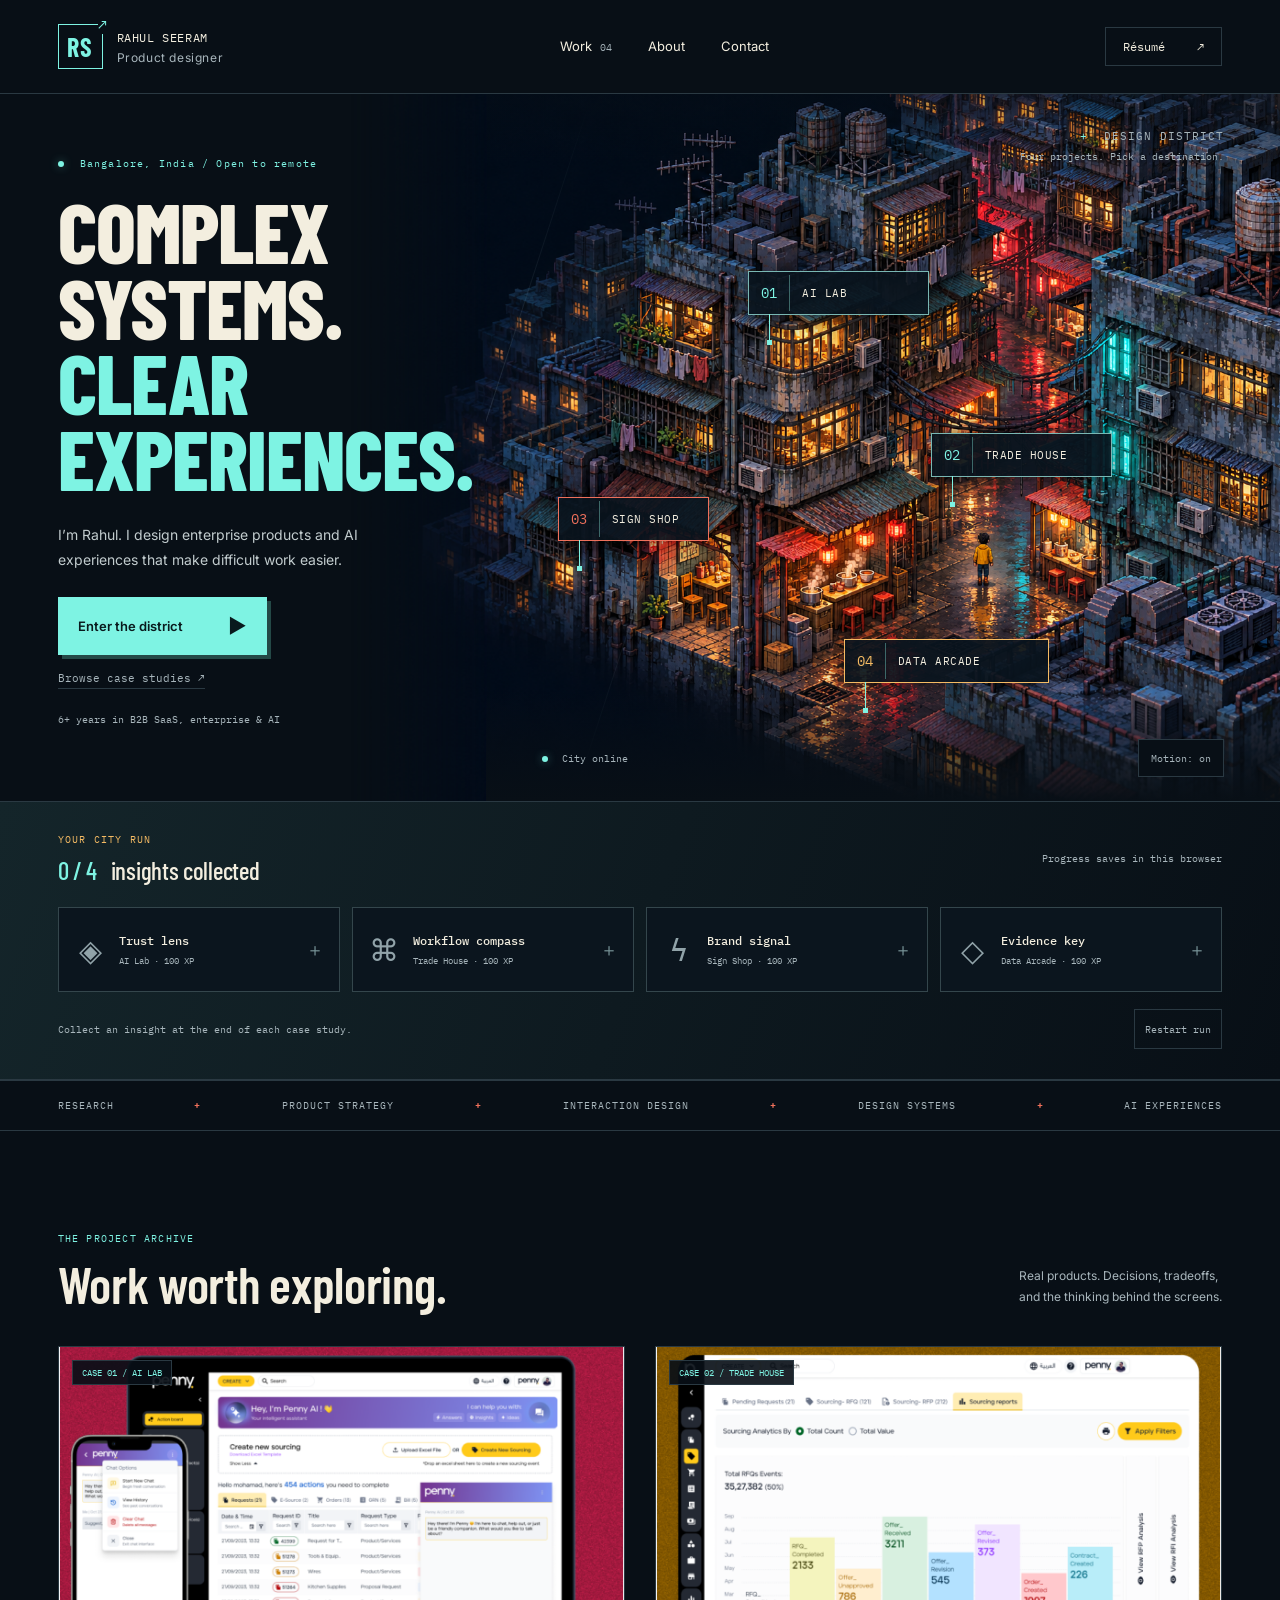
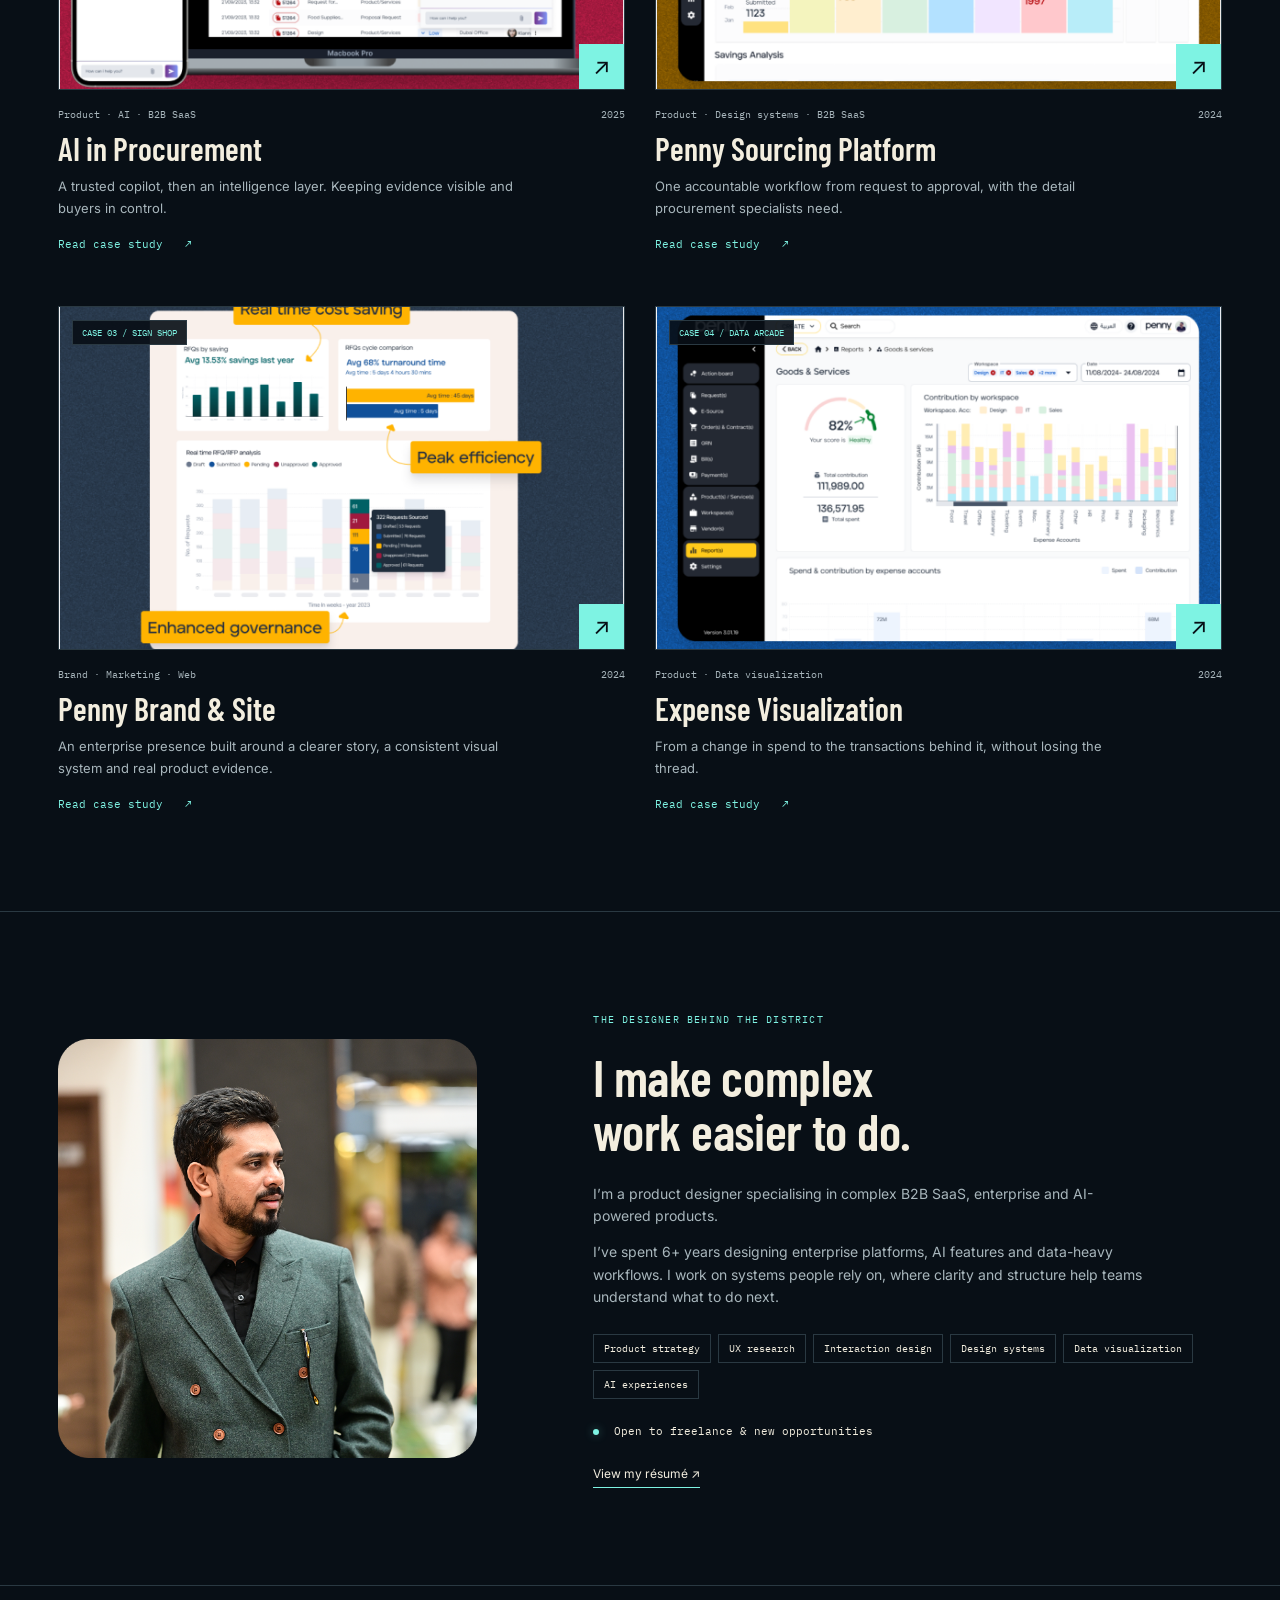
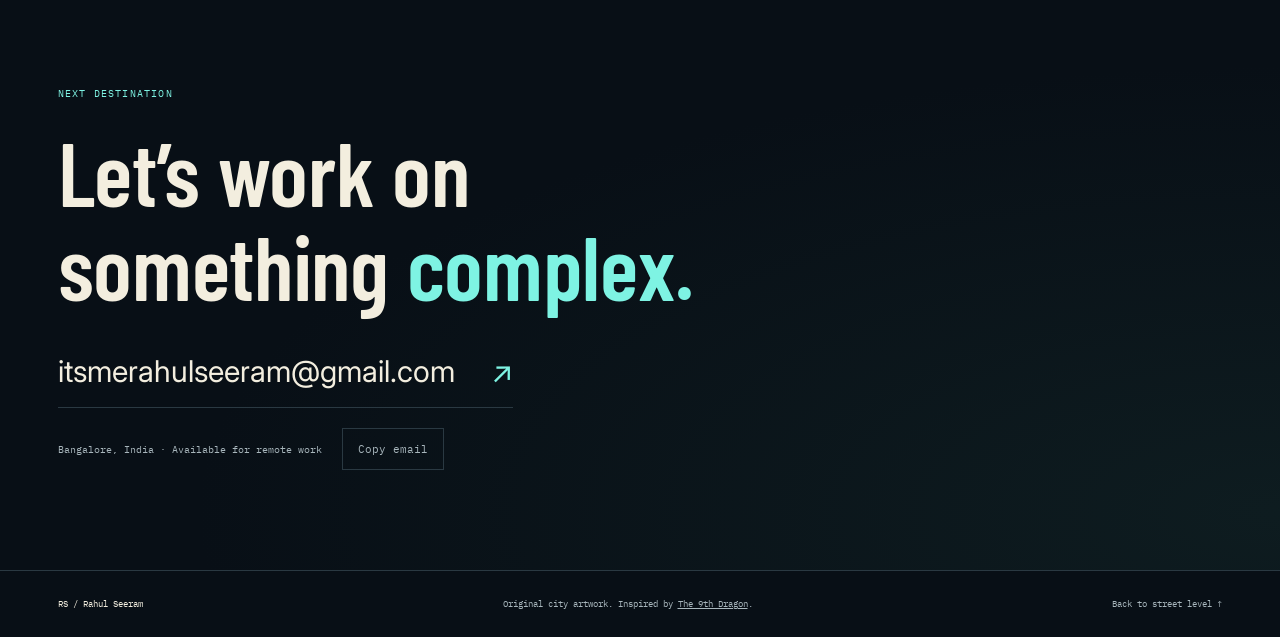
==== index.html @ 1412c7df "Prepare portfolio for public GitHub Pages hosting" ====
<!doctype html>
<html lang="en"><head><meta charset="utf-8"><meta name="viewport" content="width=device-width,initial-scale=1"><meta name="theme-color" content="#080f16"><title>Rahul Seeram | Design after dark</title><meta name="description" content="Explore Rahul Seeram's product design work in enterprise software, procurement and AI. Four real case studies in an interactive neon city."><meta property="og:title" content="Rahul Seeram | Design after dark"><meta property="og:description" content="Product design for complex systems. Explore four case studies in a neon city."><meta property="og:image" content="https://seeramrahul.github.io/portfolio493/city.png"><link rel="icon" href="./favicon.svg" type="image/svg+xml"><link rel="preload" href="./city.png" as="image"><link rel="stylesheet" href="./style.css"><script src="./app.js" defer></script><script src="./game.js" defer></script></head>
<body><a class="skip" href="#work">Skip to case studies</a>
<header class="topbar"><a href="#home" class="identity" aria-label="Rahul Seeram home"><span class="monogram">RS<span>↗</span></span><span>RAHUL SEERAM<small>Product designer</small></span></a><nav aria-label="Main navigation"><a href="#work">Work <span>04</span></a><a href="#about">About</a><a href="#contact">Contact</a></nav><a class="resume" href="./resume.pdf" target="_blank" rel="noopener">Résumé <span>↗</span></a></header>
<main id="home"><section class="hero" aria-labelledby="hero-title">
<div class="hero-copy"><p class="eyebrow"><span class="signal"></span> Bangalore, India / Open to remote</p><h1 id="hero-title">COMPLEX<br>SYSTEMS.<br><span>CLEAR<br>EXPERIENCES.</span></h1><p class="intro">I’m Rahul. I design enterprise products and AI experiences that make difficult work easier.</p><div class="entry-actions"><button class="primary" id="enter-game">Enter the district <span>▶</span></button><a class="browse-link" href="#work">Browse case studies ↗</a></div><p class="micro">6+ years in B2B SaaS, enterprise & AI</p></div>
<div class="world" id="city-map" tabindex="-1" aria-label="Interactive city project map" aria-describedby="game-help"><img class="city" src="./city.png" alt="An original isometric voxel city at night, with dense apartment blocks, neon shop signs, rooftop machinery and rain-lit alleys" fetchpriority="high" width="1536" height="1024"><div class="rain" aria-hidden="true"></div>
<div class="game-hud game-only"><div class="player-id"><span class="player-icon">RS</span><div><small>EXPLORER PROFILE</small><strong id="player-rank">District Rookie</strong></div></div><div class="xp-block"><span id="xp-label">0 / 400 XP</span><progress id="xp-meter" max="400" value="0" aria-label="District experience points"></progress></div><button id="sound" aria-pressed="false">Sound: off</button><button id="exit-game">Exit game ↗</button></div>
<svg class="route-line game-only" aria-hidden="true"><polyline id="route-path" fill="none" stroke="#7ef3e3" stroke-width="1.5" stroke-dasharray="4 8" opacity=".35"/></svg>
<div id="avatar" class="game-only" aria-hidden="true"><span class="you-label">YOU</span><svg viewBox="0 0 24 40" width="30" height="50" shape-rendering="crispEdges"><ellipse cx="12" cy="37" rx="11" ry="3" fill="#7ef3e3" opacity=".3"/><path fill="#121925" d="M6 1h12v4h2v8H5V4h1z"/><path fill="#dca36d" d="M7 6h10v9H7z"/><path fill="#f4bc58" d="M5 15h14v15H5zM2 18h3v10H2zM19 18h3v10h-3z"/><path fill="#93642e" d="M10 16h4v14h-4z"/><path fill="#283843" d="M6 30h5v7H6zM14 30h5v7h-5z"/><path fill="#080c13" d="M4 36h7v3H4zM14 36h7v3h-7z"/></svg></div>
<div class="game-console game-only"><div class="mission-brief"><small id="mission-location">MISSION 01 / AI LAB</small><h2 id="mission-name">Find the trust lens.</h2><p id="mission-description">Explore how AI recommendations keep buyers in control.</p><p id="game-help">Arrow keys or A / D to travel · Enter to open · Esc to exit</p></div><div class="travel-controls"><button id="previous-stop" aria-label="Travel to previous district">←</button><button id="open-mission">Open mission <kbd>Enter</kbd></button><button id="next-stop" aria-label="Travel to next district">→</button></div></div>
<div class="map-heading"><span class="cross">+</span> DESIGN DISTRICT <small>Four projects. Pick a destination.</small></div>
<button class="pin pin-ai" data-project="ai" aria-label="Explore AI in Procurement"><span class="pin-number">01</span><span class="pin-label">AI LAB<small>AI in Procurement ↗</small></span></button>
<button class="pin pin-sourcing" data-project="sourcing" aria-label="Explore Penny Sourcing Platform"><span class="pin-number">02</span><span class="pin-label">TRADE HOUSE<small>Sourcing Platform ↗</small></span></button>
<button class="pin pin-brand" data-project="brand" aria-label="Explore Penny Brand and Site"><span class="pin-number">03</span><span class="pin-label">SIGN SHOP<small>Brand & Site ↗</small></span></button>
<button class="pin pin-expense" data-project="expense" aria-label="Explore Expense Visualization"><span class="pin-number">04</span><span class="pin-label">DATA ARCADE<small>Expense Visualization ↗</small></span></button>
<div class="world-foot"><span><i class="signal"></i> City online</span><button id="motion" aria-pressed="false">Motion: on</button></div></div>
</section>
<section class="quest-board" aria-label="District mission progress"><div class="quest-heading"><div><p class="eyebrow">YOUR CITY RUN</p><h2><span id="mission-count">0 / 4</span> insights collected</h2></div><span id="save-status">Progress saves in this browser</span></div><div class="inventory">
<button data-mission="ai"><span class="artifact-icon">◈</span><span><strong>Trust lens</strong><small>AI Lab · 100 XP</small></span><span class="artifact-state">＋</span></button>
<button data-mission="sourcing"><span class="artifact-icon">⌘</span><span><strong>Workflow compass</strong><small>Trade House · 100 XP</small></span><span class="artifact-state">＋</span></button>
<button data-mission="brand"><span class="artifact-icon">ϟ</span><span><strong>Brand signal</strong><small>Sign Shop · 100 XP</small></span><span class="artifact-state">＋</span></button>
<button data-mission="expense"><span class="artifact-icon">◇</span><span><strong>Evidence key</strong><small>Data Arcade · 100 XP</small></span><span class="artifact-state">＋</span></button></div>
<div id="district-complete" hidden><span class="final-badge">✦</span><div><p class="eyebrow">ALL FOUR MISSIONS COMPLETE</p><h3>District Architect</h3><p>You’ve explored the thinking behind the work. Let’s talk about your next project.</p></div><a href="#contact">Meet your next teammate ↗</a></div>
<div class="quest-bottom"><p id="game-status" role="status">Collect an insight at the end of each case study.</p><button id="reset-progress">Restart run</button></div></section>
<div class="ticker" aria-hidden="true"><span>RESEARCH</span><b>+</b><span>PRODUCT STRATEGY</span><b>+</b><span>INTERACTION DESIGN</span><b>+</b><span>DESIGN SYSTEMS</span><b>+</b><span>AI EXPERIENCES</span></div>
<section class="work section" id="work"><div class="section-heading"><div><p class="eyebrow">THE PROJECT ARCHIVE</p><h2>Work worth exploring.</h2></div><p>Real products. Decisions, tradeoffs,<br>and the thinking behind the screens.</p></div>
<div class="projects">
<article class="project"><button data-project="ai" aria-label="Read AI in Procurement case study"><div class="project-image"><img src="./ai.png" alt="Penny AI assistant shown on desktop and mobile" loading="lazy" width="1280" height="800"><span class="case-no">CASE 01 / AI LAB</span><span class="open-arrow">↗</span></div><div class="project-meta"><span>Product · AI · B2B SaaS</span><span>2025</span></div><h3>AI in Procurement</h3><p>A trusted copilot, then an intelligence layer. Keeping evidence visible and buyers in control.</p><span class="read-case">Read case study <span>↗</span></span></button></article>
<article class="project"><button data-project="sourcing" aria-label="Read Penny Sourcing Platform case study"><div class="project-image"><img src="./sourcing.png" alt="Penny sourcing analytics and savings dashboard" loading="lazy" width="1280" height="800"><span class="case-no">CASE 02 / TRADE HOUSE</span><span class="open-arrow">↗</span></div><div class="project-meta"><span>Product · Design systems · B2B SaaS</span><span>2024</span></div><h3>Penny Sourcing Platform</h3><p>One accountable workflow from request to approval, with the detail procurement specialists need.</p><span class="read-case">Read case study <span>↗</span></span></button></article>
<article class="project"><button data-project="brand" aria-label="Read Penny Brand and Site case study"><div class="project-image"><img src="./brand.png" alt="Penny brand visual highlighting savings, efficiency and governance" loading="lazy" width="1280" height="800"><span class="case-no">CASE 03 / SIGN SHOP</span><span class="open-arrow">↗</span></div><div class="project-meta"><span>Brand · Marketing · Web</span><span>2024</span></div><h3>Penny Brand & Site</h3><p>An enterprise presence built around a clearer story, a consistent visual system and real product evidence.</p><span class="read-case">Read case study <span>↗</span></span></button></article>
<article class="project"><button data-project="expense" aria-label="Read Expense Visualization case study"><div class="project-image"><img src="./expense.png" alt="Expense account reports and contribution visualization" loading="lazy" width="1280" height="800"><span class="case-no">CASE 04 / DATA ARCADE</span><span class="open-arrow">↗</span></div><div class="project-meta"><span>Product · Data visualization</span><span>2024</span></div><h3>Expense Visualization</h3><p>From a change in spend to the transactions behind it, without losing the thread.</p><span class="read-case">Read case study <span>↗</span></span></button></article>
</div></section>
<section class="about section" id="about"><div class="portrait"><img src="./rahul.png" alt="Rahul Seeram" loading="lazy" width="640" height="640"></div><div class="bio"><p class="eyebrow">THE DESIGNER BEHIND THE DISTRICT</p><h2>I make complex<br>work easier to do.</h2><p>I’m a product designer specialising in complex B2B SaaS, enterprise and AI-powered products.</p><p>I’ve spent 6+ years designing enterprise platforms, AI features and data-heavy workflows. I work on systems people rely on, where clarity and structure help teams understand what to do next.</p><div class="skills"><span>Product strategy</span><span>UX research</span><span>Interaction design</span><span>Design systems</span><span>Data visualization</span><span>AI experiences</span></div><div class="availability"><span class="signal"></span> Open to freelance & new opportunities</div><a class="text-link" href="./resume.pdf" target="_blank" rel="noopener">View my résumé ↗</a></div></section>
<section class="contact section" id="contact"><p class="eyebrow">NEXT DESTINATION</p><h2>Let’s work on<br>something <span>complex.</span></h2><a class="email" href="mailto:itsmerahulseeram@gmail.com">itsmerahulseeram@gmail.com <span>↗</span></a><div class="contact-bottom"><p>Bangalore, India · Available for remote work</p><button id="copy-email">Copy email</button><span id="copy-status" role="status"></span></div></section></main>
<footer><a href="#home" class="foot-logo">RS / Rahul Seeram</a><p>Original city artwork. Inspired by <a href="https://store.steampowered.com/app/4402330/The_9th_Dragon/" target="_blank" rel="noopener">The 9th Dragon</a>.</p><a href="#home">Back to street level ↑</a></footer>
<dialog id="case-dialog" aria-labelledby="case-title"><div class="dialog-toolbar"><span>PROJECT DOSSIER</span><button id="close-case" aria-label="Close case study">Close <kbd>Esc</kbd> ×</button></div><div id="case-body"></div></dialog>
</body></html>
---- style.css ----
@import url('https://fonts.googleapis.com/css2?family=Barlow+Condensed:wght@600;700;800&family=IBM+Plex+Mono:wght@400;500;600&family=Inter:wght@400;500;600;700&display=swap');
:root{--bg:#080f16;--panel:#111d26;--ink:#f3eedf;--muted:#a8b6bc;--line:#2a3942;--cyan:#7ef3e3;--amber:#f5bb63;--red:#ef705b;--mono:'IBM Plex Mono',monospace;--display:'Barlow Condensed','Arial Narrow',Impact,sans-serif;--sans:'Inter',Arial,sans-serif;color-scheme:dark}*{box-sizing:border-box}html{scroll-behavior:smooth;scroll-padding-top:95px}body{margin:0;background:var(--bg);color:var(--ink);font-family:var(--sans);font-size:16px;line-height:1.6}a{color:inherit;text-decoration:none}button{font:inherit;color:inherit;cursor:pointer}a,button{-webkit-tap-highlight-color:transparent}button{border:0}button:focus-visible,a:focus-visible{outline:2px solid var(--amber);outline-offset:6px}::selection{background:var(--cyan);color:var(--bg)}.skip{position:fixed;top:-100px;left:16px;padding:10px;background:var(--cyan);color:var(--bg);z-index:100}.skip:focus{top:10px}.topbar{height:94px;display:flex;align-items:center;justify-content:space-between;border-bottom:1px solid var(--line);padding:0 4.5%;position:relative;z-index:3;background:var(--bg)}.identity{display:flex;align-items:center;gap:14px;font-family:var(--mono);font-size:12px;letter-spacing:.6px}.identity small{display:block;color:var(--muted);font:12px var(--sans);margin-top:3px}.monogram{font:700 26px var(--display);border:1px solid var(--cyan);width:45px;height:45px;display:grid;place-items:center;color:var(--cyan);position:relative}.monogram span{position:absolute;right:-6px;top:-10px;font:15px var(--mono);background:var(--bg)}nav{display:flex;gap:36px;font-size:13px}nav a:hover,.text-link:hover{color:var(--cyan)}nav span{font:10px var(--mono);color:var(--muted);margin-left:4px}.resume{font:12px var(--mono);padding:11px 17px;border:1px solid var(--line)}.resume span{margin-left:25px}.hero{min-height:690px;position:relative;display:grid;grid-template-columns:38% 62%;max-width:1800px;margin:auto;overflow:hidden}.hero-copy{padding:62px 0 65px 12%;z-index:2;pointer-events:none}.hero-copy a{pointer-events:auto}.eyebrow{font:10px/1.6 var(--mono);letter-spacing:1.2px;color:var(--cyan);margin:0 0 22px}.signal{display:inline-block;background:var(--cyan);width:6px;height:6px;border-radius:50%;margin-right:8px;box-shadow:0 0 10px #7ef3e366}h1{font:800 clamp(60px,6.5vw,105px)/.91 var(--display);letter-spacing:-1px;margin:0 0 25px}h1>span{color:var(--cyan)}.intro{max-width:330px;font-size:14px;line-height:1.8;color:#c2ccce;margin-bottom:25px}.primary{display:inline-flex;align-items:center;gap:45px;padding:13px 20px;background:var(--cyan);color:#091a1d;font-weight:600;font-size:13px;box-shadow:4px 4px 0 #244947}.primary:hover{background:#a1fff1;transform:translateY(-2px)}.primary span{font-size:20px}.micro{font:10px var(--mono);color:var(--muted);margin-top:24px}.world{position:relative;min-width:0;align-self:stretch}.city{position:absolute;left:-17%;top:0;width:128%;height:100%;object-fit:cover;mask-image:linear-gradient(90deg,transparent,#000 14%,#000 97%,transparent)}.world:after{content:'';pointer-events:none;position:absolute;inset:0;background:linear-gradient(0deg,var(--bg),transparent 16%,transparent 90%,#080f1644)}.map-heading{position:absolute;top:35px;right:7%;font:11px var(--mono);letter-spacing:1px;z-index:1;text-align:right;color:var(--muted)}.map-heading small{display:block;margin-top:7px;font-size:10px;letter-spacing:0}.cross{color:var(--cyan);margin-right:8px}.pin{position:absolute;z-index:2;background:#09141eeb;border:1px solid #79b7b3;padding:0;display:flex;align-items:center;text-align:left;box-shadow:0 3px 24px #0008;transition:transform .18s,border-color .18s;min-height:44px}.pin:after{content:'';position:absolute;width:1px;height:28px;background:var(--cyan);top:100%;left:20px}.pin:before{content:'';position:absolute;width:5px;height:5px;background:var(--cyan);top:calc(100% + 26px);left:18px;box-shadow:0 0 15px var(--cyan)}.pin-number{padding:9px 12px;font:14px var(--mono);color:var(--cyan);border-right:1px solid #3d6868}.pin-label{padding:7px 12px;font:11px var(--mono);letter-spacing:.5px}.pin-label small{display:block;max-height:0;overflow:hidden;opacity:0;font-size:10px;letter-spacing:0;color:var(--cyan);transition:.2s}.pin:hover,.pin:focus-visible{transform:translateY(-4px);border-color:var(--cyan)}.pin:hover small,.pin:focus-visible small{max-height:30px;opacity:1;margin-top:6px}.pin-ai{left:33%;top:25%}.pin-sourcing{left:56%;top:48%}.pin-brand{left:9%;top:57%;border-color:var(--red)}.pin-brand .pin-number{color:var(--red)}.pin-expense{left:45%;top:77%;border-color:var(--amber)}.pin-expense .pin-number{color:var(--amber)}.world-foot{position:absolute;bottom:24px;left:7%;right:7%;z-index:2;display:flex;justify-content:space-between;font:10px var(--mono);color:var(--muted)}.world-foot button{background:var(--bg);border:1px solid var(--line);padding:8px 12px;font-size:10px;min-height:38px}.world-foot>span{align-self:center}.rain{position:absolute;inset:0;pointer-events:none;opacity:.12;background-image:repeating-linear-gradient(108deg,transparent 0,transparent 100px,#d5f7ff 101px,transparent 102px,transparent 200px);animation:rain 2.6s linear infinite;mask-image:linear-gradient(0deg,transparent,#000,transparent)}@keyframes rain{to{background-position:-150px 400px}}.motion-off *{animation:none!important;transition:none!important;scroll-behavior:auto!important}.ticker{padding:18px 4.5%;display:flex;gap:30px;justify-content:space-between;border-block:1px solid var(--line);font:10px var(--mono);letter-spacing:1px;color:var(--muted);overflow:hidden;white-space:nowrap}.ticker b{color:var(--red)}.section{max-width:1400px;padding:100px 4.5%;margin:auto;scroll-margin-top:20px}.section-heading{display:flex;align-items:end;justify-content:space-between;margin-bottom:35px}.section-heading .eyebrow{margin-bottom:10px}h2{font:600 clamp(40px,4vw,64px)/1.05 var(--display);letter-spacing:-.3px;margin:0}.section-heading>p{font-size:12px;color:var(--muted);line-height:1.8;margin:0 0 3px}.projects{display:grid;grid-template-columns:1fr 1fr;gap:55px 30px}.project>button{background:none;text-align:left;padding:0;width:100%;display:block}.project-image{position:relative;overflow:hidden;background:#1a2a32;aspect-ratio:1.65;border:1px solid var(--line)}.project-image img{width:100%;height:100%;object-fit:cover;transition:transform .4s}.project:hover img{transform:scale(1.035)}.case-no{position:absolute;left:13px;top:13px;font:9px var(--mono);background:#080f16e8;padding:6px 9px;color:var(--cyan);border:1px solid var(--line)}.open-arrow{position:absolute;right:0;bottom:0;background:var(--cyan);color:var(--bg);width:45px;height:45px;display:grid;place-items:center;font-size:23px}.project-meta{display:flex;justify-content:space-between;font:10px var(--mono);color:var(--muted);margin-top:18px;gap:10px}.project h3{font:600 32px var(--display);margin:8px 0}.project p{font-size:13px;line-height:1.7;color:var(--muted);max-width:480px;margin:0}.read-case{display:block;font:11px var(--mono);margin-top:18px;color:var(--cyan)}.read-case span{margin-left:15px}.about{border-top:1px solid var(--line);display:grid;grid-template-columns:.8fr 1.2fr;gap:10%;align-items:center}.portrait{width:100%;max-width:480px}.portrait img{display:block;width:100%;height:auto}.bio>p:not(.eyebrow){font-size:14px;color:var(--muted);max-width:550px}.bio h2{margin-bottom:25px}.skills{display:flex;flex-wrap:wrap;gap:7px;margin:25px 0}.skills span{font:10px var(--mono);padding:7px 10px;border:1px solid var(--line)}.availability{font:11px var(--mono);margin:22px 0}.text-link{font-size:12px;border-bottom:1px solid var(--cyan);padding-bottom:6px}.contact{border-top:1px solid var(--line);background:radial-gradient(ellipse at 100% 90%,#17302f66,transparent 60%)}.contact h2{font-size:clamp(60px,7vw,100px)}.contact h2 span{color:var(--cyan)}.email{font-size:clamp(16px,2.4vw,30px);display:inline-flex;gap:36px;margin-top:35px;border-bottom:1px solid var(--line);padding-bottom:12px;max-width:100%;overflow-wrap:anywhere}.email span{color:var(--cyan)}.contact-bottom{display:flex;align-items:center;gap:20px;flex-wrap:wrap;margin-top:20px;font:10px var(--mono);color:var(--muted)}.contact-bottom button{background:none;border:1px solid var(--line);padding:10px 15px;font:11px var(--mono);min-height:42px}#copy-status{color:var(--cyan)}footer{border-top:1px solid var(--line);padding:25px 4.5%;display:flex;justify-content:space-between;align-items:center;gap:20px;font:9px/1.7 var(--mono);color:var(--muted)}footer p{margin:0}footer p a{text-decoration:underline}.foot-logo{color:var(--ink)}dialog{background:var(--bg);color:var(--ink);border:1px solid #4c6a6c;width:min(980px,94vw);max-height:92dvh;padding:0;overscroll-behavior:contain}dialog::backdrop{background:#02080de8;backdrop-filter:blur(8px)}.dialog-toolbar{position:sticky;top:0;background:#111d26;display:flex;justify-content:space-between;align-items:center;padding:14px 26px;border-bottom:1px solid var(--line);z-index:3;font:10px var(--mono);color:var(--cyan)}.dialog-toolbar button{background:none;min-height:38px;font:12px var(--mono);padding:4px 8px}kbd{font:10px var(--mono);color:var(--muted);border:1px solid var(--line);padding:2px 5px;margin-left:12px}#case-body{padding:40px 6% 55px}#case-body h2{font-size:clamp(36px,5vw,60px);margin-bottom:18px}#case-body .case-summary{font-size:17px;color:#c3cfce}#case-body .case-facts{display:grid;grid-template-columns:1fr 1fr;gap:16px;border-block:1px solid var(--line);padding:18px 0;margin:25px 0;font-size:12px}#case-body .case-facts small{display:block;color:var(--cyan);font:10px var(--mono);margin-bottom:5px}#case-body img{width:100%;height:auto;border:1px solid var(--line);margin:10px 0 25px}#case-body h3{font:600 29px var(--display);margin:30px 0 10px}#case-body p,#case-body li{font-size:14px;line-height:1.85;color:#becbce}#case-body li{margin-bottom:10px}#case-body ul{padding-left:20px}.case-note{border-left:2px solid var(--amber);padding:12px 20px;background:#172129}.case-actions{display:flex;justify-content:space-between;gap:20px;align-items:center;margin-top:30px;flex-wrap:wrap}.case-actions a,.case-actions button{font:12px var(--mono);color:var(--cyan);background:none;padding:10px 0}.sr-only{position:absolute;width:1px;height:1px;padding:0;margin:-1px;overflow:hidden;clip:rect(0,0,0,0);white-space:nowrap;border:0}@media(min-width:1600px){.hero-copy{padding-left:16%}.hero{min-height:800px}}@media(max-width:1000px){.hero{grid-template-columns:42% 58%;min-height:630px}.hero-copy{padding-top:50px}h1{font-size:72px}.pin-label{font-size:9px;padding:7px}.pin-number{font-size:12px;padding:8px}.pin-sourcing{left:44%}.pin-brand{left:1%}.intro{max-width:270px}.section{padding-top:75px;padding-bottom:75px}.ticker{gap:20px}.ticker span:last-child{display:none}}@media(max-width:700px){html{scroll-padding-top:20px}.topbar{height:76px;padding:0 5%}.identity{font-size:10px;gap:9px}.identity small{font-size:10px}.monogram{width:35px;height:35px;font-size:22px}nav{gap:18px;font-size:11px}nav span{display:none}.resume{display:none}.hero{display:flex;flex-direction:column;min-height:0}.hero-copy{padding:38px 6% 0;pointer-events:auto}.eyebrow{font-size:9px;margin-bottom:18px}h1{font-size:clamp(62px,14vw,88px);line-height:.94;letter-spacing:-.5px}h1 br:nth-child(2){display:none}h1>span{display:block}h1>span br{display:none}.intro{max-width:350px;font-size:13px;margin-bottom:19px}.micro{font-size:9px}.world{height:410px;margin-top:-8px}.city{left:0;width:100%;object-fit:cover;mask-image:linear-gradient(0deg,transparent,#000 12%,#000 88%,transparent)}.map-heading{top:15px;right:6%;font-size:9px}.map-heading small{display:none}.pin-ai{top:22%;left:37%}.pin-sourcing{top:47%;left:56%}.pin-brand{top:55%;left:8%}.pin-expense{top:75%;left:42%}.pin-label{font-size:9px}.pin-number{padding:8px;font-size:12px}.pin{min-height:40px}.world-foot{bottom:0;left:6%;right:6%}.ticker{margin-top:18px;padding:16px 6%;font-size:9px;gap:20px}.ticker span:nth-of-type(n+4),.ticker b:nth-of-type(n+3){display:none}.section{padding:60px 6%}.section-heading{display:block;margin-bottom:25px}.section-heading>p{margin-top:16px;font-size:12px}.section-heading>p br{display:none}.projects{grid-template-columns:1fr;gap:38px}.project h3{font-size:30px}.project-meta{font-size:9px}.about{display:flex;flex-direction:column;gap:35px}.bio{width:100%}.bio h2{font-size:44px}.contact h2{font-size:60px}.email{gap:12px;font-size:16px}.contact-bottom{gap:10px}footer{padding:24px 6%;align-items:start;flex-wrap:wrap;font-size:9px}footer p{order:3;width:100%}dialog{width:100vw;max-width:100vw;max-height:100dvh;height:100dvh;margin:0;border:0}.dialog-toolbar{padding:12px 5%}#case-body{padding:28px 6% 40px}#case-body .case-summary{font-size:15px}}@media(prefers-reduced-motion:reduce){html{scroll-behavior:auto}*,*:before,*:after{animation:none!important;transition:none!important}}
@media(max-width:700px){h1{font-size:clamp(48px,12.5vw,76px)}h1 br:nth-child(2),h1>span br{display:block}.hero-copy{padding-bottom:10px}.pin{min-height:44px}.world-foot button{min-height:44px}}@media(max-width:350px){nav{gap:12px}.identity{font-size:9px}.identity small{font-size:9px}.pin-sourcing{left:48%}.pin-label{padding:7px 6px}.pin-number{padding:8px 6px}.contact h2{font-size:52px}.email{font-size:14px;gap:8px}}
.entry-actions{display:flex;flex-direction:column;align-items:flex-start;gap:16px}.hero-copy button{pointer-events:auto}.browse-link{font:11px var(--mono);color:var(--muted);border-bottom:1px solid var(--line);padding-bottom:3px}.game-only{display:none}.game-active .hero{display:block;min-height:0}.game-active .hero-copy{display:none}.game-active .world{height:min(820px,calc(100dvh - 94px));min-height:650px;isolation:isolate;outline:none}.game-active .city{left:0;width:100%;mask-image:linear-gradient(0deg,transparent,#000 23%,#000 90%,#0009);object-position:center 55%}.game-active .map-heading{display:none}.game-active .game-only{display:flex}.game-active .pin-ai{left:38%;top:22%}.game-active .pin-sourcing{left:70%;top:40%}.game-active .pin-brand{left:18%;top:44%}.game-active .pin-expense{left:48%;top:59%}.game-active .pin{border-color:#708c8a}.game-active .pin.is-current{border-color:var(--amber);box-shadow:0 0 0 3px #f5bb6325,0 0 30px #f5bb6320}.game-active .pin.is-current .pin-number{background:var(--amber);color:#101921}.pin.is-complete .pin-number{color:var(--cyan)}.pin.is-complete .pin-number:after{content:' ✓';font-size:9px}.game-hud{position:absolute;z-index:5;top:24px;left:4.5%;right:4.5%;align-items:center;gap:25px;padding:16px 20px;background:#08141ded;border:1px solid #52716f;box-shadow:4px 4px 0 #020a0fa8}.player-id{display:flex;align-items:center;gap:12px;min-width:200px}.player-icon{border:2px solid var(--amber);color:var(--amber);font:700 24px var(--display);width:42px;height:42px;display:grid;place-items:center}.player-id small{display:block;font:9px var(--mono);color:var(--muted);letter-spacing:1px}.player-id strong{font:600 22px var(--display);color:var(--amber)}.xp-block{margin-right:auto;width:clamp(100px,22vw,300px);display:grid;gap:7px}.xp-block span{font:10px var(--mono);color:var(--cyan)}progress{appearance:none;width:100%;height:7px;border:0;background:#283940}progress::-webkit-progress-bar{background:#283940}progress::-webkit-progress-value{background:var(--cyan)}progress::-moz-progress-bar{background:var(--cyan)}.game-hud button{background:transparent;border:1px solid var(--line);padding:10px 14px;min-height:44px;font:10px var(--mono);white-space:nowrap}.game-active .route-line{display:block;position:absolute;inset:0;width:100%;height:100%;z-index:1;pointer-events:none}.game-active #avatar{display:block;position:absolute;z-index:3;transform:translate(-50%,-100%);transition:left .7s ease-in-out,top .7s ease-in-out;pointer-events:none;filter:drop-shadow(0 3px 5px #000)}.you-label{position:absolute;bottom:100%;left:50%;transform:translateX(-50%);font:8px var(--mono);padding:2px 5px;background:var(--amber);color:var(--bg);margin-bottom:6px}.game-console{position:absolute;bottom:80px;left:4.5%;right:4.5%;z-index:4;background:#08141df2;border:1px solid var(--line);padding:20px 25px;align-items:center;justify-content:space-between;gap:24px}.mission-brief small{font:9px var(--mono);letter-spacing:1px;color:var(--amber)}.mission-brief h2{font:600 30px var(--display);margin:6px 0}.mission-brief p{font-size:12px;color:var(--muted);margin:4px 0}.mission-brief #game-help{font:9px/1.7 var(--mono);margin-top:12px;color:#8da6ad}.travel-controls{display:flex;gap:8px;flex-shrink:0}.travel-controls button{min-height:48px;padding:10px 15px;border:1px solid #567875;background:#13252c}.travel-controls #open-mission{background:var(--cyan);border-color:var(--cyan);color:var(--bg);font:600 12px var(--mono)}#open-mission kbd{color:#18433b;border-color:#346c60}.game-active .world-foot{left:4.5%;right:4.5%;bottom:18px}.quest-board{border-block:1px solid var(--line);padding:30px 4.5%;background:linear-gradient(110deg,#14252a,var(--bg));max-width:1800px;margin:auto}.quest-heading{display:flex;align-items:center;justify-content:space-between;gap:20px;margin-bottom:22px}.quest-heading .eyebrow{margin-bottom:7px;color:var(--amber)}.quest-heading h2{font:500 25px var(--display)}.quest-heading h2 span{color:var(--cyan);margin-right:9px}.quest-heading>span{font:10px var(--mono);color:var(--muted)}.inventory{display:grid;grid-template-columns:repeat(4,1fr);gap:12px}.inventory button{background:#0b151e;border:1px solid #34464c;padding:15px;display:flex;gap:12px;text-align:left;align-items:center;min-height:85px}.artifact-icon{font:30px var(--mono);color:#91a3a9;width:33px;text-align:center}.inventory strong{font:500 12px var(--mono);display:block}.inventory small{display:block;font:9px var(--mono);color:var(--muted);margin-top:7px}.artifact-state{margin-left:auto;color:#7a969a;font:18px var(--mono)}.inventory button.collected{border-color:var(--cyan);background:#102b2b}.collected .artifact-icon,.collected .artifact-state{color:var(--cyan)}.quest-bottom{display:flex;align-items:center;justify-content:space-between;gap:16px;margin-top:17px}.quest-bottom p{font:10px/1.7 var(--mono);color:var(--muted);margin:0}.quest-bottom button{font:10px var(--mono);padding:10px;background:none;color:var(--muted);border:1px solid var(--line);min-height:40px;white-space:nowrap}#district-complete:not([hidden]){margin-top:24px;display:flex;align-items:center;gap:25px;padding:25px;border:1px solid var(--amber);background:#f5bb630a}#district-complete .eyebrow{margin-bottom:5px;color:var(--amber)}#district-complete h3{font:600 34px var(--display);margin:0}#district-complete p:not(.eyebrow){font-size:12px;color:var(--muted);margin:5px 0}#district-complete a{margin-left:auto;font:11px var(--mono);color:var(--amber)}.final-badge{color:var(--amber);font-size:55px}.mission-reward{border:1px solid #457e74;background:#12322d;padding:22px;margin-top:35px}.mission-reward .eyebrow{margin:0 0 8px;color:var(--amber)}#case-body .mission-reward h3{margin:0 0 10px}.mission-reward button{margin-top:10px;display:inline-flex;background:var(--cyan);color:var(--bg);padding:13px 20px;font:600 12px var(--mono);min-height:46px}.mission-reward button:disabled{background:#264a40;color:#b4e1cb;cursor:default}.mission-reward .reward-result{color:var(--amber)!important;margin-bottom:0}body.game-active .hero{animation:enter-city .4s ease-out}@keyframes enter-city{from{opacity:.7}to{opacity:1}}
@media(max-width:1000px){.inventory{grid-template-columns:repeat(2,1fr)}.game-hud{gap:15px}.player-id{min-width:170px}.game-console{padding:16px}.travel-controls{gap:5px}.travel-controls button{padding:10px}#open-mission kbd{display:none}}
@media(max-width:700px){.entry-actions{gap:14px}.game-active .world{height:780px;min-height:0;margin:0}.game-active .city{object-position:center 40%;mask-image:linear-gradient(0deg,transparent,#000 30%,#000 85%,#0006)}.game-active .game-hud{top:14px;left:4%;right:4%;padding:12px;display:grid!important;grid-template-columns:1fr 1fr;gap:10px}.player-id{min-width:0;gap:8px}.player-id small{font-size:7px;letter-spacing:.5px}.player-id strong{font-size:20px}.player-icon{width:30px;height:35px;font-size:20px}.xp-block{width:auto;min-width:0;margin:0}.game-hud button{padding:8px;min-height:40px;font-size:10px}.game-active .pin-ai{top:25%;left:35%}.game-active .pin-sourcing{top:40%;left:52%}.game-active .pin-brand{top:43%;left:6%}.game-active .pin-expense{top:55%;left:41%}.game-console{bottom:74px;left:4%;right:4%;flex-direction:column;align-items:stretch;gap:12px;padding:16px}.mission-brief h2{font-size:27px}.mission-brief p{font-size:11px}.mission-brief #game-help{font-size:8px;margin-top:8px}.travel-controls{width:100%;gap:8px}.travel-controls #open-mission{flex:1}.travel-controls button{min-width:45px}.quest-board{padding:25px 6%}.quest-heading{display:block;margin-bottom:15px}.quest-heading>span{display:block;margin-top:9px;font-size:9px}.quest-heading h2{font-size:24px}.inventory{gap:8px}.inventory button{padding:12px 9px;gap:7px;flex-wrap:wrap;min-height:105px}.inventory strong{font-size:10px}.inventory small{font-size:8px}.artifact-icon{font-size:23px;width:22px}.artifact-state{font-size:14px}.quest-bottom{align-items:start}.quest-bottom p{font-size:9px}.quest-bottom button{font-size:9px}#district-complete:not([hidden]){flex-wrap:wrap;padding:18px;gap:12px}.final-badge{font-size:35px}#district-complete h3{font-size:30px}#district-complete a{margin:0}.mission-reward{padding:17px}}

.game-active .pin-expense{top:48%}.pin-number{white-space:nowrap}.game-active .pin-label small{display:none}@media(max-width:700px){.game-active .pin-ai{top:22%;left:30%}.game-active .pin-sourcing{top:33%;left:48%}.game-active .pin-brand{top:35%;left:5%}.game-active .pin-expense{top:44%;left:35%}.game-active .pin-label{font-size:8px;padding:7px 6px}.game-active .pin-number{padding:8px 6px}.game-active .hero-copy{display:none!important}}
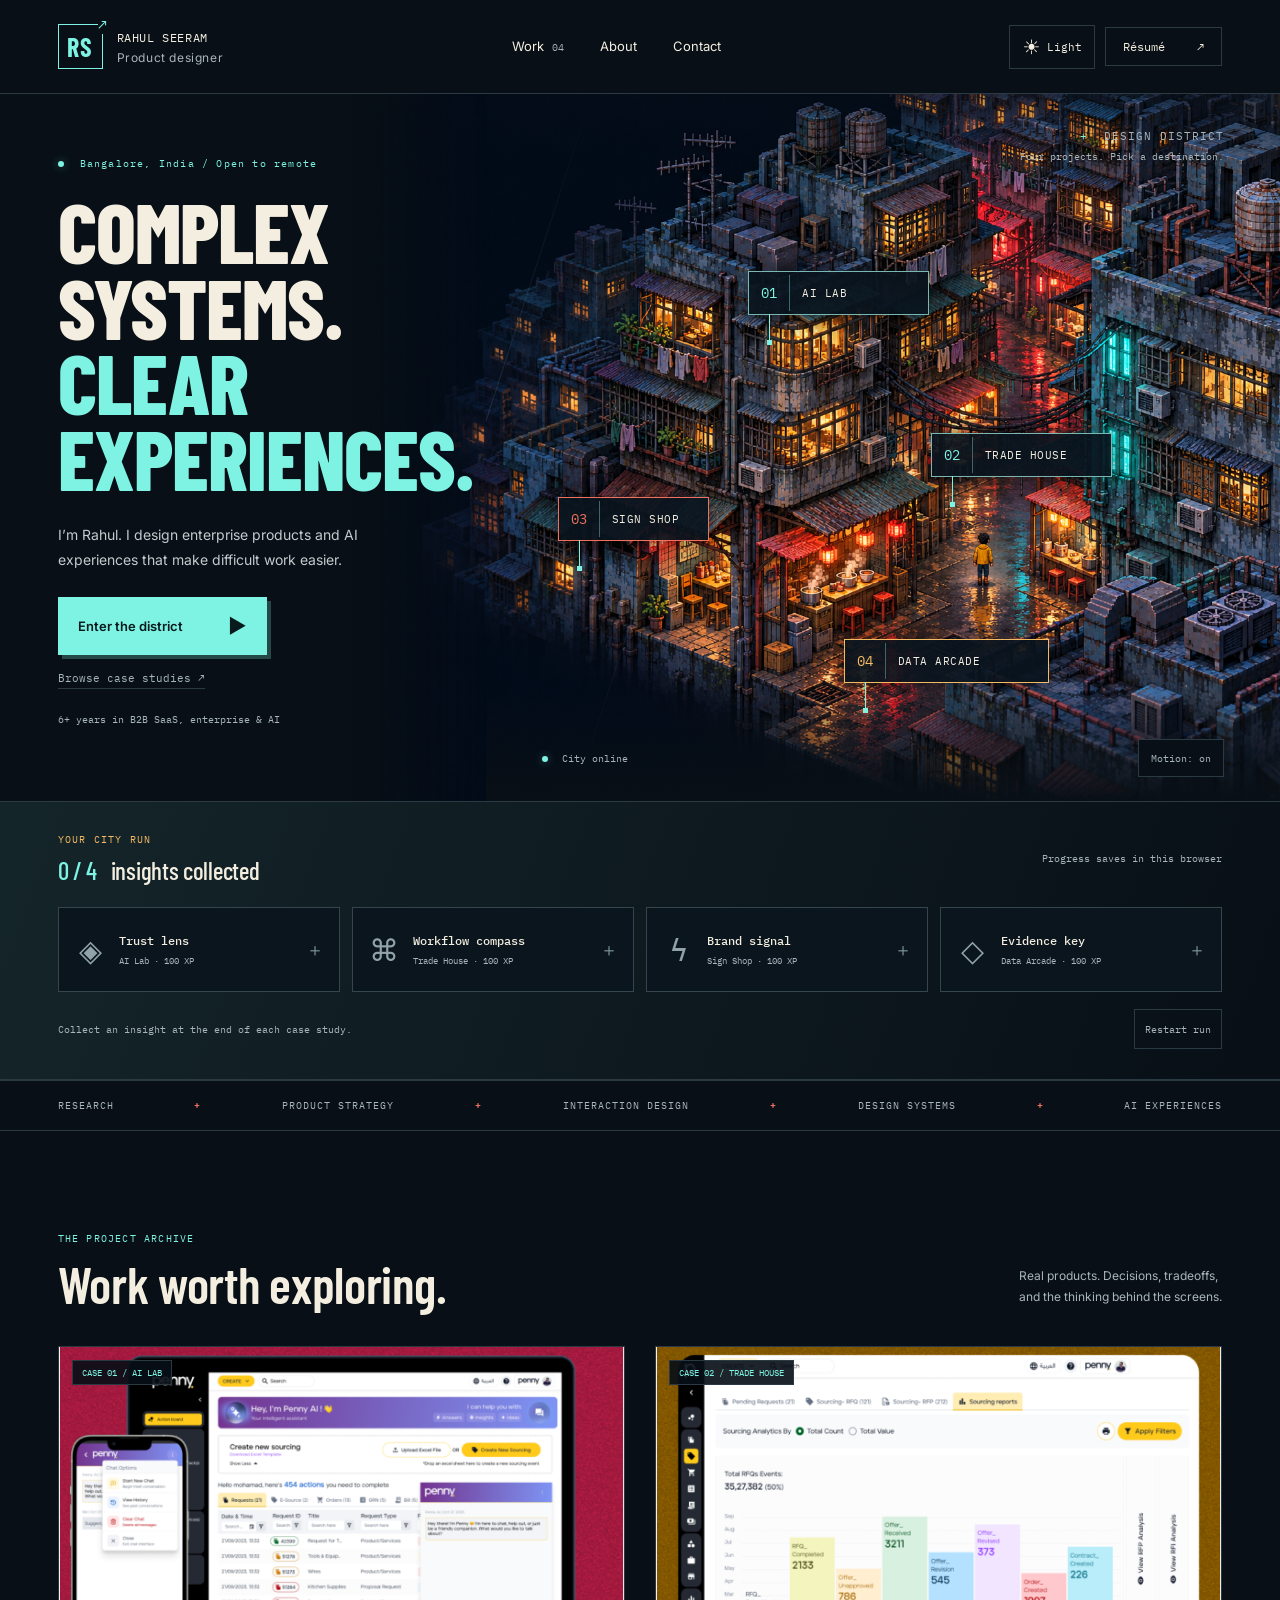
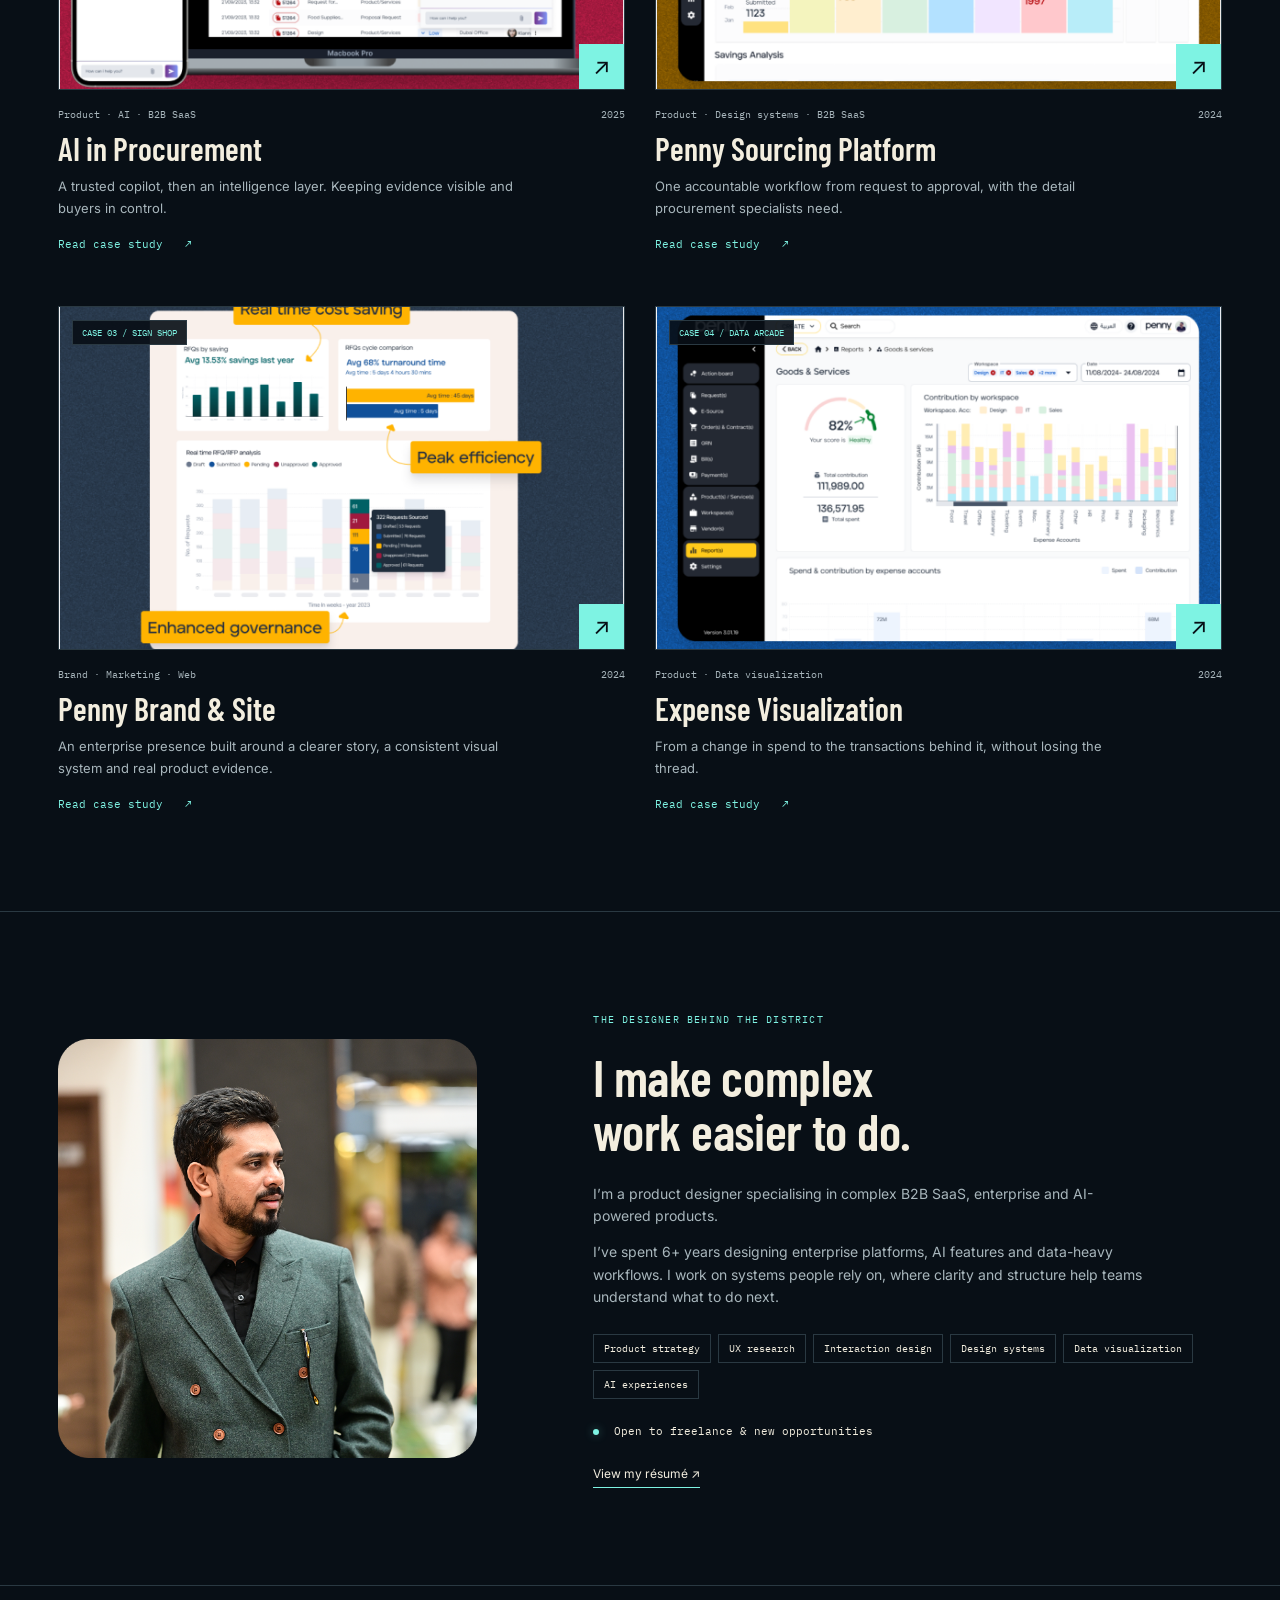
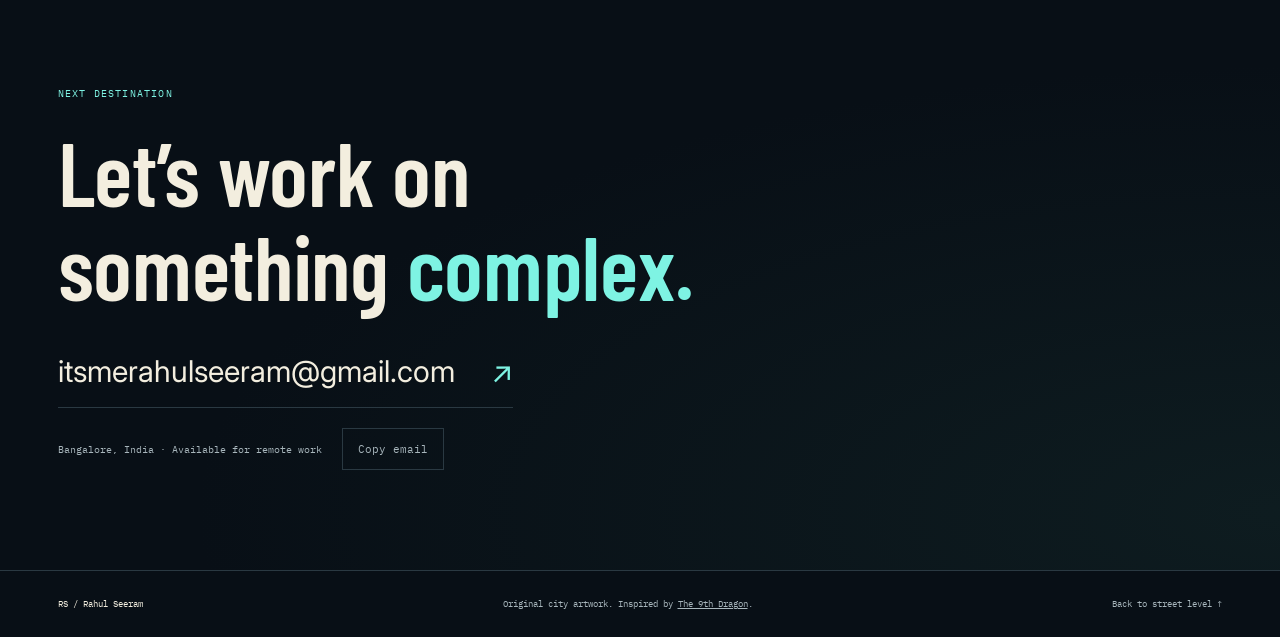
==== commit c26c1cbb: "Add light theme toggle with dark default" ====
--- a/index.html
+++ b/index.html
@@ -1,7 +1,7 @@
 <!doctype html>
-<html lang="en"><head><meta charset="utf-8"><meta name="viewport" content="width=device-width,initial-scale=1"><meta name="theme-color" content="#080f16"><title>Rahul Seeram | Design after dark</title><meta name="description" content="Explore Rahul Seeram's product design work in enterprise software, procurement and AI. Four real case studies in an interactive neon city."><meta property="og:title" content="Rahul Seeram | Design after dark"><meta property="og:description" content="Product design for complex systems. Explore four case studies in a neon city."><meta property="og:image" content="https://seeramrahul.github.io/portfolio493/city.png"><link rel="icon" href="./favicon.svg" type="image/svg+xml"><link rel="preload" href="./city.png" as="image"><link rel="stylesheet" href="./style.css"><script src="./app.js" defer></script><script src="./game.js" defer></script></head>
+<html lang="en"><head><meta charset="utf-8"><meta name="viewport" content="width=device-width,initial-scale=1"><meta name="theme-color" content="#080f16"><title>Rahul Seeram | Design after dark</title><meta name="description" content="Explore Rahul Seeram's product design work in enterprise software, procurement and AI. Four real case studies in an interactive neon city."><meta property="og:title" content="Rahul Seeram | Design after dark"><meta property="og:description" content="Product design for complex systems. Explore four case studies in a neon city."><meta property="og:image" content="https://seeramrahul.github.io/portfolio493/city.png"><link rel="icon" href="./favicon.svg" type="image/svg+xml"><link rel="preload" href="./city.png" as="image"><script>try { if (localStorage.getItem('portfolio-theme') === 'light') document.documentElement.dataset.theme = 'light'; } catch {}</script><link rel="stylesheet" href="./style.css"><script src="./app.js" defer></script><script src="./game.js" defer></script></head>
 <body><a class="skip" href="#work">Skip to case studies</a>
-<header class="topbar"><a href="#home" class="identity" aria-label="Rahul Seeram home"><span class="monogram">RS<span>↗</span></span><span>RAHUL SEERAM<small>Product designer</small></span></a><nav aria-label="Main navigation"><a href="#work">Work <span>04</span></a><a href="#about">About</a><a href="#contact">Contact</a></nav><a class="resume" href="./resume.pdf" target="_blank" rel="noopener">Résumé <span>↗</span></a></header>
+<header class="topbar"><a href="#home" class="identity" aria-label="Rahul Seeram home"><span class="monogram">RS<span>↗</span></span><span>RAHUL SEERAM<small>Product designer</small></span></a><nav aria-label="Main navigation"><a href="#work">Work <span>04</span></a><a href="#about">About</a><a href="#contact">Contact</a></nav><div class="header-actions"><button class="theme-toggle" id="theme-toggle" type="button" aria-label="Switch to light theme" title="Switch to light theme"><span id="theme-icon" aria-hidden="true">☀</span><span id="theme-label" aria-hidden="true">Light</span></button><a class="resume" href="./resume.pdf" target="_blank" rel="noopener">Résumé <span>↗</span></a></div></header>
 <main id="home"><section class="hero" aria-labelledby="hero-title">
 <div class="hero-copy"><p class="eyebrow"><span class="signal"></span> Bangalore, India / Open to remote</p><h1 id="hero-title">COMPLEX<br>SYSTEMS.<br><span>CLEAR<br>EXPERIENCES.</span></h1><p class="intro">I’m Rahul. I design enterprise products and AI experiences that make difficult work easier.</p><div class="entry-actions"><button class="primary" id="enter-game">Enter the district <span>▶</span></button><a class="browse-link" href="#work">Browse case studies ↗</a></div><p class="micro">6+ years in B2B SaaS, enterprise & AI</p></div>
 <div class="world" id="city-map" tabindex="-1" aria-label="Interactive city project map" aria-describedby="game-help"><img class="city" src="./city.png" alt="An original isometric voxel city at night, with dense apartment blocks, neon shop signs, rooftop machinery and rain-lit alleys" fetchpriority="high" width="1536" height="1024"><div class="rain" aria-hidden="true"></div>
--- a/style.css
+++ b/style.css
@@ -5,4 +5,32 @@
 @media(max-width:1000px){.inventory{grid-template-columns:repeat(2,1fr)}.game-hud{gap:15px}.player-id{min-width:170px}.game-console{padding:16px}.travel-controls{gap:5px}.travel-controls button{padding:10px}#open-mission kbd{display:none}}
 @media(max-width:700px){.entry-actions{gap:14px}.game-active .world{height:780px;min-height:0;margin:0}.game-active .city{object-position:center 40%;mask-image:linear-gradient(0deg,transparent,#000 30%,#000 85%,#0006)}.game-active .game-hud{top:14px;left:4%;right:4%;padding:12px;display:grid!important;grid-template-columns:1fr 1fr;gap:10px}.player-id{min-width:0;gap:8px}.player-id small{font-size:7px;letter-spacing:.5px}.player-id strong{font-size:20px}.player-icon{width:30px;height:35px;font-size:20px}.xp-block{width:auto;min-width:0;margin:0}.game-hud button{padding:8px;min-height:40px;font-size:10px}.game-active .pin-ai{top:25%;left:35%}.game-active .pin-sourcing{top:40%;left:52%}.game-active .pin-brand{top:43%;left:6%}.game-active .pin-expense{top:55%;left:41%}.game-console{bottom:74px;left:4%;right:4%;flex-direction:column;align-items:stretch;gap:12px;padding:16px}.mission-brief h2{font-size:27px}.mission-brief p{font-size:11px}.mission-brief #game-help{font-size:8px;margin-top:8px}.travel-controls{width:100%;gap:8px}.travel-controls #open-mission{flex:1}.travel-controls button{min-width:45px}.quest-board{padding:25px 6%}.quest-heading{display:block;margin-bottom:15px}.quest-heading>span{display:block;margin-top:9px;font-size:9px}.quest-heading h2{font-size:24px}.inventory{gap:8px}.inventory button{padding:12px 9px;gap:7px;flex-wrap:wrap;min-height:105px}.inventory strong{font-size:10px}.inventory small{font-size:8px}.artifact-icon{font-size:23px;width:22px}.artifact-state{font-size:14px}.quest-bottom{align-items:start}.quest-bottom p{font-size:9px}.quest-bottom button{font-size:9px}#district-complete:not([hidden]){flex-wrap:wrap;padding:18px;gap:12px}.final-badge{font-size:35px}#district-complete h3{font-size:30px}#district-complete a{margin:0}.mission-reward{padding:17px}}
 
-.game-active .pin-expense{top:48%}.pin-number{white-space:nowrap}.game-active .pin-label small{display:none}@media(max-width:700px){.game-active .pin-ai{top:22%;left:30%}.game-active .pin-sourcing{top:33%;left:48%}.game-active .pin-brand{top:35%;left:5%}.game-active .pin-expense{top:44%;left:35%}.game-active .pin-label{font-size:8px;padding:7px 6px}.game-active .pin-number{padding:8px 6px}.game-active .hero-copy{display:none!important}}+.game-active .pin-expense{top:48%}.pin-number{white-space:nowrap}.game-active .pin-label small{display:none}@media(max-width:700px){.game-active .pin-ai{top:22%;left:30%}.game-active .pin-sourcing{top:33%;left:48%}.game-active .pin-brand{top:35%;left:5%}.game-active .pin-expense{top:44%;left:35%}.game-active .pin-label{font-size:8px;padding:7px 6px}.game-active .pin-number{padding:8px 6px}.game-active .hero-copy{display:none!important}}
+
+/* Theme control and light palette */
+.header-actions{display:flex;align-items:center;gap:10px}
+.theme-toggle{display:inline-flex;align-items:center;justify-content:center;gap:7px;min-width:44px;min-height:44px;padding:0 12px;background:transparent;border:1px solid var(--line);font:11px var(--mono);color:var(--ink)}
+.theme-toggle:hover{border-color:var(--cyan);color:var(--cyan)}
+#theme-icon{font:20px/1 system-ui,sans-serif}
+:root[data-theme="light"]{color-scheme:light;--bg:#f4f2e9;--panel:#e7ece5;--ink:#16282a;--muted:#42595d;--line:#a9b9b4;--cyan:#16635a;--amber:#8a5014;--red:#a33831}
+[data-theme="light"] .intro,[data-theme="light"] #case-body .case-summary,[data-theme="light"] #case-body p,[data-theme="light"] #case-body li{color:var(--muted)}
+[data-theme="light"] .primary,[data-theme="light"] .open-arrow,[data-theme="light"] .travel-controls #open-mission,[data-theme="light"] .mission-reward button{background:var(--cyan);color:#fff}
+[data-theme="light"] .primary{box-shadow:4px 4px 0 #a5c0b5}
+[data-theme="light"] .primary:hover,[data-theme="light"] .travel-controls #open-mission:hover,[data-theme="light"] .mission-reward button:hover:not(:disabled){background:#114b46}
+[data-theme="light"] .world:after{background:linear-gradient(0deg,var(--bg),transparent 20%)}
+[data-theme="light"] .pin,[data-theme="light"] .case-no{--cyan:#7ef3e3;--amber:#f5bb63;--red:#ef705b;color:#f3eedf}
+[data-theme="light"] .map-heading{background:#f4f2e9ee;color:var(--ink);padding:9px 11px;border:1px solid var(--line)}
+[data-theme="light"] .world-foot>span{background:var(--bg);color:var(--ink);padding:5px 8px}
+[data-theme="light"] .quest-board,[data-theme="light"] .contact{background:linear-gradient(115deg,#e2ebe1,var(--bg))}
+[data-theme="light"] .inventory button,[data-theme="light"] .game-hud,[data-theme="light"] .game-console,[data-theme="light"] .dialog-toolbar{background:var(--panel);border-color:var(--line);color:var(--ink)}
+[data-theme="light"] .game-hud{box-shadow:4px 4px 0 #25373142}
+[data-theme="light"] .inventory button.collected,[data-theme="light"] .mission-reward{background:#deeee4;border-color:var(--cyan)}
+[data-theme="light"] .artifact-icon,[data-theme="light"] .artifact-state,[data-theme="light"] .mission-brief #game-help{color:var(--muted)}
+[data-theme="light"] .collected .artifact-icon,[data-theme="light"] .collected .artifact-state{color:var(--cyan)}
+[data-theme="light"] .travel-controls button,[data-theme="light"] .case-note{background:var(--panel);border-color:var(--line)}
+[data-theme="light"] #open-mission kbd{color:#fff;border-color:#a0c0b5}
+[data-theme="light"] progress,[data-theme="light"] progress::-webkit-progress-bar{background:#b9cfc4}
+[data-theme="light"] .mission-reward button:disabled{background:#c4dfcf;color:#25473d}
+[data-theme="light"] #district-complete:not([hidden]){background:#f3e6cd}
+[data-theme="light"] .you-label{background:#f5bb63;color:#080f16}
+@media(max-width:700px){.header-actions{gap:0}.topbar{gap:8px}nav{gap:clamp(9px,2.6vw,18px)}.theme-toggle{padding:0;min-width:44px}#theme-label{display:none}}
